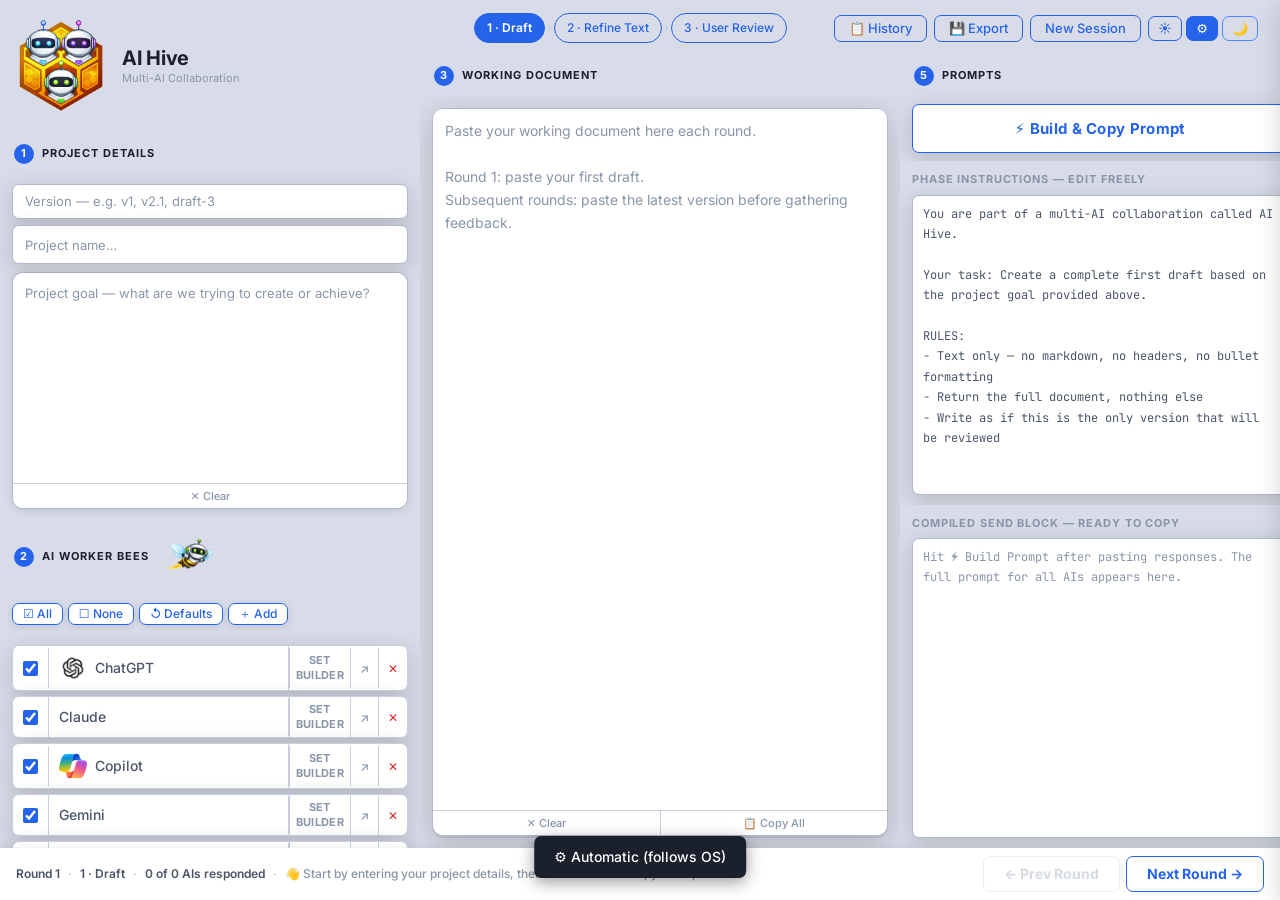
==== AI Hive.html @ 6f5cc805 "Add files via upload Initial release v1.0" ====
<!DOCTYPE html>
<html lang="en">
<head>
  <meta charset="UTF-8">
  <meta name="viewport" content="width=device-width, initial-scale=1.0">
  <title>AI Hive</title>

  <!-- Favicon: PNG primary, inline SVG honeycomb as fallback -->
  <link rel="icon" type="image/png" href="images/AI_Hive_Logo_v4__ChatGPT.png">
  <link rel="icon" type="image/svg+xml" href="[data-uri]">

  <link rel="stylesheet" href="style.css">
</head>
<body>

<!-- ============================================================
     HEADER
     Phase progress bar (center) | Theme toggle + nav buttons (right)
     The sidebar occupies col 1 row 1 — header only spans col 2
     ============================================================ -->
<header>

  <!-- Logo: hidden via CSS — branding lives in sidebar col-logo -->
  <div class="logo">
    <div class="logo-mark">
      <img src="images/AI_Hive_Logo_v4__ChatGPT.png" alt="AI Hive" class="header-logo-img">
    </div>
    <div>
      <div class="logo-name">AI Hive</div>
      <div class="logo-sub">Multi-AI collaboration workspace</div>
    </div>
  </div>

  <!-- Phase progress bar — rendered by renderPhaseBar() -->
  <div class="hdr-center">
    <div class="phase-bar" id="phaseBar"></div>
  </div>

  <!-- Theme toggle + session action buttons -->
  <div class="hdr-btns">
    <button class="btn btn-ghost" onclick="openHistory()">📋 History</button>
    <button class="btn btn-ghost" onclick="exportTxt()">💾 Export</button>
    <button class="btn btn-ghost" onclick="clearState()">New Session</button>
    <div class="theme-toggle" id="themeToggle">
      <button class="theme-opt" data-theme="light" data-tooltip="Light mode"        onclick="setTheme('light')" title="Light mode">☀️</button>
      <button class="theme-opt" data-theme="auto"  data-tooltip="Auto (follows OS)" onclick="setTheme('auto')"  title="Auto (follow OS)">⚙️</button>
      <button class="theme-opt" data-theme="dark"  data-tooltip="Dark mode"         onclick="setTheme('dark')"  title="Dark mode">🌙</button>
    </div>
  </div>

</header><!-- /header -->


<!-- ============================================================
     SIDEBAR — Col 1
     Fixed width, spans full height (grid rows 1–3)
     Contains: logo, project details (step 1), AI worker bees (step 2)
     ============================================================ -->
<div class="col-sidebar">

  <!-- Branding -->
  <div class="col-logo">
    <img src="images/AI_Hive_Logo_v4__ChatGPT.png" alt="AI Hive" class="sidebar-logo-img">
    <div>
      <div class="logo-name">AI Hive</div>
      <div class="logo-sub">Multi-AI Collaboration</div>
    </div>
  </div>

  <!-- Step 1: Project details -->
  <div class="col-header">
    <div class="col-title"><div class="step-num">1</div> Project Details</div>
  </div>
  <div class="project-name-bar">
    <input id="projectVersion" type="text" placeholder="Version — e.g. v1, v2.1, draft-3" oninput="saveState()" class="version-input">
    <input id="projectName"    type="text" placeholder="Project name…" oninput="saveState()">
    <div class="goal-wrap">
      <textarea id="projectGoal" class="goal-textarea"
        placeholder="Project goal — what are we trying to create or achieve?"
        oninput="saveState()"></textarea>
      <div class="goal-actions">
        <button class="resp-btn" onclick="document.getElementById('projectGoal').value=''; saveState();">✕ Clear</button>
      </div>
    </div>
  </div>

  <!-- Step 2: AI worker bees -->
  <div class="col-header col-header-sub">
    <div class="col-title">
      <div class="step-num">2</div> AI Worker Bees
      <img src="images/Ai Hive Bee v1.png" alt="bee" class="bee-img">
    </div>
  </div>
  <div class="bee-controls">
    <button class="btn btn-sm btn-ghost" onclick="toggleAllAIs(true)">☑ All</button>
    <button class="btn btn-sm btn-ghost" onclick="toggleAllAIs(false)">☐ None</button>
    <button class="btn btn-sm btn-ghost" onclick="resetToDefaults()">↺ Defaults</button>
    <button class="btn btn-sm btn-ghost" onclick="showAddAI()">＋ Add</button>
  </div>

  <!-- AI row list — rendered by renderAIPanel() -->
  <div class="col-body-bees col-body">
    <div id="aiPanelList" class="ai-btn-list"></div>
  </div>

</div><!-- /col-sidebar -->


<!-- ============================================================
     WORKSPACE — 3-column grid to the right of the sidebar
     Col 3: Working Document | Col 4: Paste Responses | Col 5: Prompts
     ============================================================ -->
<div class="workspace">

  <!-- ── Col 3: Working Document ── -->
  <div class="col">
    <div class="col-header">
      <div class="col-title"><div class="step-num">3</div> Working Document</div>
    </div>
    <div class="col-body col-body-prompt">
      <!-- Card wrapper matches response card aesthetic -->
      <div class="doc-card">
        <textarea id="masterPrompt" class="master-prompt-ta"
          placeholder="Paste your working document here each round.&#10;&#10;Round 1: paste your first draft.&#10;Subsequent rounds: paste the latest version before gathering feedback."></textarea>
        <div class="doc-card-footer">
          <button class="resp-btn" onclick="clearPrompt()">✕ Clear</button>
          <button class="resp-btn" onclick="copyAll()">📋 Copy All</button>
        </div>
      </div>
    </div>
  </div><!-- /col 3 -->

  <!-- ── Col 4: Paste Responses ── -->
  <div class="col col-responses">
    <div class="col-header col-header-responses">
      <div class="col-title"><div class="step-num">4</div> Paste Responses</div>
    </div>
    <div class="col-body">
      <!-- Response cards rendered by renderResponsePanels() -->
      <div id="responsePanels" class="responses-grid"></div>
    </div>
  </div><!-- /col 4 -->

  <!-- ── Col 5: Prompts ── -->
  <div class="col right-col">
    <div class="col-header">
      <div class="col-title"><div class="step-num">5</div> Prompts</div>
    </div>

    <!-- Primary CTA: build and copy the compiled prompt -->
    <div class="build-prompt-bar">
      <button class="btn btn-build-big" id="buildPromptBtn" onclick="buildAndCopy()">
        ⚡ Build &amp; Copy Prompt
      </button>
    </div>

    <!-- Phase selector — rendered by renderPhaseTabs() -->
    <div class="phase-tabs" id="phaseTabs"></div>

    <!-- Editable per-phase instructions -->
    <div class="phase-instructions-area">
      <div class="phase-instr-label">Phase instructions — edit freely</div>
      <textarea id="phaseInstructions" class="phase-instr-textarea"
        placeholder="Select a phase above to see and edit its instructions."></textarea>
    </div>

    <hr class="send-block-divider">

    <!-- Compiled send block — output of buildSendBlock() -->
    <div class="send-block-area">
      <div class="send-block-label">Compiled send block — ready to copy</div>
      <textarea id="sendBlock" class="send-block-ta"
        placeholder="Hit ⚡ Build Prompt after pasting responses. The full prompt for all AIs appears here."></textarea>
    </div>

  </div><!-- /col 5 -->

</div><!-- /workspace -->


<!-- ============================================================
     OVERLAYS AND DRAWERS
     ============================================================ -->

<!-- Backdrop overlay — closes history drawer on click -->
<div class="overlay" id="overlay" onclick="closeHistory()"></div>

<!-- History drawer — slides in from the right edge -->
<div id="historyDrawer">
  <div class="drawer-hdr">
    <span>Round History</span>
    <button class="btn btn-sm btn-ghost" onclick="closeHistory()">✕ Close</button>
  </div>
  <div class="drawer-body" id="historyBody">
    <div class="history-empty">No completed rounds yet.</div>
  </div>
</div>


<!-- ============================================================
     STATUS BAR — full-width bottom bar (grid col 1 / -1)
     Shows: round · phase · response count · action hint | nav buttons
     ============================================================ -->
<div id="statusBar" class="status-bar state-waiting">
  <div class="status-segment" id="statusRound">Round <span id="roundNum">1</span></div>
  <div class="status-divider">·</div>
  <div class="status-segment" id="statusPhase">1 · Draft</div>
  <div class="status-divider">·</div>
  <div class="status-segment" id="statusResponses">0 of 0 AIs responded</div>
  <div class="status-divider">·</div>
  <div class="status-main" id="statusAction">👋 Start by entering your project details, then click ⚡ Build &amp; Copy Prompt</div>
  <div class="status-actions">
    <button class="btn btn-sm btn-ghost" id="backRoundBtn" onclick="goBackRound()" disabled>← Prev Round</button>
    <button class="btn btn-sm btn-accent" onclick="buildAndAdvance()">Next Round →</button>
  </div>
</div>

<!-- Toast notification — shown/hidden by toast() in app.js -->
<div id="toast"></div>

<script src="app.js"></script>
</body>
</html>
---- style.css ----
/* =============================================================
   AI HIVE — style.css
   Sections (in order):
     1. Fonts
     2. CSS Reset
     3. Theme Variables (light / dark / auto)
     4. Base Layout (body, grid, scrollbar)
     5. Buttons
     6. Header
     7. Sidebar (col 1)
     8. Workspace Grid
     9. Column Shared Styles
    10. Col 1 — Project Details
    11. Col 3 — Working Document
    12. Col 4 — Paste Responses (AI Cards)
    13. Col 5 — Prompts
    14. Status Bar
    15. Theme Toggle
    16. History Drawer
    17. Overlay + Toast
   ============================================================= */


/* ── 1. FONTS ── */
@import url('https://fonts.googleapis.com/css2?family=Inter:wght@400;500;600;700&family=JetBrains+Mono:wght@400;500&display=swap');


/* ── 2. CSS RESET ── */
* { box-sizing: border-box; margin: 0; padding: 0; }


/* ── 3. THEME VARIABLES ── */

/* Light (default) */
:root {
  --bg:           #d8dce8;
  --surface:      #ffffff;
  --surface2:     #eaecf4;
  --surface3:     #dde1ee;
  --border:       #c8cedd;
  --border2:      #b0b8cc;
  --text:         #1a202c;
  --text-dim:     #4a5568;
  --muted:        #8896a8;
  --accent:       #2563eb;
  --accent-dim:   rgba(37,99,235,0.08);
  --accent-hover: #1d4ed8;
  --green:        #059669;
  --green-dim:    rgba(5,150,105,0.09);
  --red:          #dc2626;
  --font:         'Inter', system-ui, sans-serif;
  --font-mono:    'JetBrains Mono', monospace;
  --radius-sm:    7px;
  --radius-md:    11px;
  --shadow-sm:    0 2px 8px rgba(0,0,0,0.10);
  --shadow-md:    0 6px 24px rgba(0,0,0,0.16);
  --shadow-lg:    0 2px 0px rgba(0,0,0,0.08), 0 8px 32px rgba(0,0,0,0.18);
}

/* Dark */
[data-theme="dark"] {
  --bg:           #0f1117;
  --surface:      #1a1d27;
  --surface2:     #1e2130;
  --surface3:     #252838;
  --border:       #2a2e40;
  --border2:      #363b52;
  --text:         #e8ecf4;
  --text-dim:     #a8b3c8;
  --muted:        #5a6480;
  --accent:       #4d8aff;
  --accent-dim:   rgba(77,138,255,0.12);
  --accent-hover: #6b9fff;
  --green:        #34d399;
  --green-dim:    rgba(52,211,153,0.10);
  --red:          #f87171;
  --shadow-sm:    0 2px 8px rgba(0,0,0,0.5);
  --shadow-md:    0 6px 24px rgba(0,0,0,0.7);
  --shadow-lg:    0 2px 0px rgba(0,0,0,0.4), 0 8px 32px rgba(0,0,0,0.8);
}

/* Auto — applies dark vars when OS is in dark mode */
@media (prefers-color-scheme: dark) {
  [data-theme="auto"] {
    --bg:           #0f1117;
    --surface:      #1a1d27;
    --surface2:     #1e2130;
    --surface3:     #252838;
    --border:       #2a2e40;
    --border2:      #363b52;
    --text:         #e8ecf4;
    --text-dim:     #a8b3c8;
    --muted:        #5a6480;
    --accent:       #4d8aff;
    --accent-dim:   rgba(77,138,255,0.12);
    --accent-hover: #6b9fff;
    --green:        #34d399;
    --green-dim:    rgba(52,211,153,0.10);
    --red:          #f87171;
    --shadow-sm:    0 2px 8px rgba(0,0,0,0.5);
    --shadow-md:    0 6px 24px rgba(0,0,0,0.7);
    --shadow-lg:    0 2px 0px rgba(0,0,0,0.4), 0 8px 32px rgba(0,0,0,0.8);
  }
}

/* Dark mode: icons that use invert() in light mode should not be double-inverted */
[data-theme="dark"] .ai-icon-invert,
[data-theme="dark"] .resp-card-icon-invert { filter: none; }
@media (prefers-color-scheme: dark) {
  [data-theme="auto"] .ai-icon-invert,
  [data-theme="auto"] .resp-card-icon-invert { filter: none; }
}


/* ── 4. BASE LAYOUT ── */

body {
  font-family: var(--font);
  background: var(--bg);
  color: var(--text);
  font-size: 14px;
  line-height: 1.6;
  display: grid;
  grid-template-columns: 420px 1fr;
  grid-template-rows: 56px 1fr;
  height: 100vh;
  overflow: hidden;
}

/* Status bar spans the full width */
#statusBar { grid-column: 1 / -1; }

/* Scrollbar */
::-webkit-scrollbar       { width: 5px; }
::-webkit-scrollbar-track { background: transparent; }
::-webkit-scrollbar-thumb { background: var(--border2); border-radius: 3px; }
::-webkit-scrollbar-thumb:hover { background: var(--muted); }

/* Global textarea */
textarea {
  width: 100%;
  background: var(--surface);
  border: 1px solid var(--border2);
  border-radius: var(--radius-sm);
  box-shadow: var(--shadow-md);
  color: var(--text);
  font-family: var(--font);
  font-size: 14px;
  line-height: 1.65;
  outline: none;
  padding: 10px 12px;
  resize: none;
  transition: border-color 0.15s;
  width: 100%;
}
textarea:focus       { border-color: var(--accent); }
textarea::placeholder { color: var(--muted); }


/* ── 5. BUTTONS ── */

/* Base button */
.btn {
  align-items: center;
  background: transparent;
  border: 1px solid var(--border2);
  border-radius: var(--radius-sm);
  color: var(--text-dim);
  cursor: pointer;
  display: inline-flex;
  font-family: var(--font);
  font-size: 13px;
  font-weight: 500;
  gap: 6px;
  line-height: 1;
  padding: 6px 14px;
  transition: all 0.12s;
  white-space: nowrap;
}
.btn:hover { background: var(--accent-dim); border-color: var(--accent); color: var(--accent); }

/* Accent — primary actions (Next Round, Copy All) */
.btn-accent { border-color: var(--accent); color: var(--accent); font-weight: 600; }
.btn-accent:hover { background: var(--accent-dim); }

/* Ghost — subtle secondary actions */
.btn-ghost { border-color: var(--border); color: var(--muted); }
.btn-ghost:hover { background: var(--accent-dim); border-color: var(--accent); color: var(--accent); }

/* Small size modifier */
.btn-sm { font-size: 12px; padding: 4px 10px; }

/* Bee controls bar buttons — white with blue border */
.bee-controls .btn { background: var(--surface); border-color: var(--accent); box-shadow: var(--shadow-sm); color: var(--accent); }
.bee-controls .btn:hover { background: var(--accent-dim); }

/* Inline card/footer action buttons (Clear, Copy All, etc.) */
.resp-btn {
  align-items: center;
  background: transparent;
  border: none;
  border-right: 1px solid var(--border);
  color: var(--muted);
  cursor: pointer;
  display: flex;
  flex: 1;
  font-family: var(--font);
  font-size: 11px;
  font-weight: 500;
  gap: 4px;
  justify-content: center;
  padding: 5px 4px;
  transition: all 0.12s;
  white-space: nowrap;
}
.resp-btn:last-child { border-right: none; }
.resp-btn:hover { background: var(--accent-dim); color: var(--accent); }

/* Build & Copy Prompt — full-width primary CTA */
.build-prompt-bar { background: var(--bg); flex-shrink: 0; padding: 8px 12px; }
.btn-build-big {
  background: var(--surface);
  border: 1px solid var(--accent);
  border-radius: var(--radius-sm);
  box-shadow: var(--shadow-md);
  color: var(--accent);
  font-size: 15px;
  font-weight: 700;
  justify-content: center;
  letter-spacing: 0.02em;
  padding: 16px;
  width: 100%;
}
.btn-build-big:hover { background: var(--accent-dim); }

/* Back button disabled state */
#backRoundBtn:disabled { cursor: not-allowed; opacity: 0.35; }


/* ── 6. HEADER ── */

header {
  align-items: center;
  background: var(--bg);
  display: flex;
  gap: 16px;
  grid-column: 2;
  grid-row: 1;
  justify-content: flex-end;
  padding: 0 22px;
}

/* Logo (hidden — branding is in sidebar) */
.logo        { display: none; }
.logo-name   { color: var(--text); font-size: 20px; font-weight: 700; letter-spacing: -0.3px; line-height: 1.2; }
.logo-sub    { color: var(--muted); font-size: 11px; }

/* Phase bar */
.hdr-center  { align-items: center; display: flex; flex: 1; flex-direction: column; gap: 4px; min-width: 0; }
.phase-bar   { align-items: center; display: flex; flex-wrap: nowrap; gap: 2px; }
.phase-pip        { background: transparent; border: 1px solid var(--accent); border-radius: 20px; color: var(--accent); cursor: pointer; font-size: 12px; font-weight: 500; padding: 4px 12px; transition: all 0.15s; white-space: nowrap; }
.phase-pip:hover  { background: var(--accent-dim); }
.phase-pip.active { background: var(--accent); border-color: var(--accent); box-shadow: none; color: #fff; font-weight: 600; }
.phase-pip.done   { background: transparent; border-color: var(--border); box-shadow: none; color: var(--muted); }
.phase-arrow { color: var(--border2); font-size: 9px; margin: 0 1px; }

/* Header buttons */
.hdr-btns { display: flex; flex-shrink: 0; gap: 7px; }
.hdr-btns .btn { background: transparent; border-color: var(--accent); color: var(--accent); }
.hdr-btns .btn:hover { background: var(--accent-dim); }


/* ── 7. SIDEBAR (COL 1) ── */

.col-sidebar {
  background: var(--bg);
  display: flex;
  flex-direction: column;
  grid-column: 1;
  grid-row: 1 / -1;
  min-height: 0;
  overflow: hidden;
}

/* Logo / branding block */
.col-logo {
  align-items: center;
  background: var(--bg);
  display: flex;
  flex-shrink: 0;
  gap: 12px;
  height: 134px;
  padding: 16px 14px;
}
.header-logo-img  { height: 48px; object-fit: contain; width: 48px; }
.sidebar-logo-img { height: 96px; object-fit: contain; width: 96px; }
.bee-img          { height: 56px; margin-left: 4px; object-fit: contain; vertical-align: middle; width: 56px; }

/* Bee controls row */
.bee-controls { background: var(--bg); display: flex; flex-shrink: 0; flex-wrap: wrap; gap: 5px; padding: 8px 12px; }

/* AI row list */
.col-body-bees { background: var(--bg); flex: 1; overflow-y: auto; padding: 10px 12px; }
.ai-btn-list   { display: flex; flex-direction: column; gap: 5px; }

.ai-row { align-items: center; background: var(--surface); border: 1px solid var(--border); border-radius: var(--radius-sm); box-shadow: var(--shadow-md); display: flex; overflow: hidden; transition: border-color 0.12s; }
.ai-row:hover      { border-color: var(--accent); }
.ai-row.is-builder { background: var(--surface); border-color: var(--accent); }
.ai-row.is-builder .ai-row-label { color: var(--accent); }

.ai-checkbox-wrap { align-items: center; border-right: 1px solid var(--border); cursor: pointer; display: flex; height: 100%; justify-content: center; min-height: 40px; padding: 0 10px; }
.ai-checkbox-wrap input[type=checkbox] { accent-color: var(--accent); cursor: pointer; height: 15px; width: 15px; }

.ai-row-label { align-items: center; border-right: 1px solid var(--border); color: var(--text-dim); display: flex; flex: 1; font-size: 14px; font-weight: 500; gap: 8px; min-width: 0; padding: 8px 10px; }
.ai-name      { flex: 1; overflow: hidden; text-overflow: ellipsis; white-space: nowrap; }
.ai-inactive  { opacity: 0.35; }
.ai-icon      { border-radius: 4px; flex-shrink: 0; height: 28px; object-fit: contain; width: 28px; }
.ai-icon-invert { filter: invert(1); }

.ai-row-actions { display: flex; }
.ai-act { align-items: center; background: transparent; border: none; border-left: 1px solid var(--border); color: var(--muted); cursor: pointer; display: flex; font-family: var(--font); font-size: 12px; font-weight: 500; gap: 3px; height: 40px; justify-content: center; padding: 0 9px; transition: all 0.12s; white-space: nowrap; }
.ai-act:hover  { background: var(--surface2); color: var(--accent); }
.ai-act.copied { color: var(--green); }

.builder-btn { display: flex; flex-direction: column; align-items: center; justify-content: center; font-size: 11px; font-weight: 700; gap: 1px; letter-spacing: 0.03em; line-height: 1.2; min-width: 58px; padding: 3px 6px; text-transform: uppercase; }
.builder-btn:hover { background: var(--accent-dim) !important; color: var(--accent) !important; }

.builder-badge { background: var(--accent-dim); border: 1px solid var(--accent); border-radius: 4px; color: var(--accent); display: inline-flex; flex-direction: column; align-items: center; font-size: 10px; font-weight: 700; gap: 1px; letter-spacing: 0.03em; line-height: 1.2; margin-left: 5px; padding: 2px 5px; text-transform: uppercase; }

.remove-btn       { color: var(--red) !important; }
.remove-btn:hover { background: rgba(220,38,38,0.07) !important; color: var(--red) !important; }

/* Add AI form */
.add-ai-form { background: var(--surface2); border: 1px solid var(--accent); border-radius: var(--radius-md); margin-top: 8px; padding: 11px; }
.add-ai-form input { background: var(--surface); border: 1px solid var(--border); border-radius: var(--radius-sm); color: var(--text); font-family: var(--font); font-size: 13px; margin-top: 0; outline: none; padding: 7px 10px; width: 100%; }
.add-ai-form input + input  { margin-top: 6px; }
.add-ai-form input:focus    { border-color: var(--accent); }
.add-ai-form input::placeholder { color: var(--muted); }


/* ── 8. WORKSPACE GRID ── */

.workspace {
  display: grid;
  grid-column: 2;
  grid-row: 2;
  grid-template-columns: 480px 1fr 400px;
  min-height: 0;
  overflow: hidden;
}


/* ── 9. COLUMN SHARED STYLES ── */

.col { background: var(--bg); display: flex; flex-direction: column; overflow: hidden; }

.col-header     { align-items: center; background: var(--bg); display: flex; flex-shrink: 0; justify-content: space-between; padding: 10px 14px; }
.col-header-sub { background: var(--bg); }

.col-title { align-items: center; color: var(--text); display: flex; font-size: 11px; font-weight: 700; gap: 8px; letter-spacing: 0.09em; text-transform: uppercase; }

.step-num { align-items: center; background: var(--accent); border-radius: 50%; color: #fff; display: flex; flex-shrink: 0; font-size: 11px; font-weight: 700; height: 20px; justify-content: center; width: 20px; }

.col-body { background: var(--bg); flex: 1; overflow-y: auto; padding: 12px; }


/* ── 10. COL 1 — PROJECT DETAILS ── */

.project-name-bar { background: var(--bg); flex-shrink: 0; padding: 10px 12px; }

.project-name-bar input {
  background: var(--surface);
  border: 1px solid var(--border2);
  border-radius: var(--radius-sm);
  box-shadow: var(--shadow-md);
  color: var(--text);
  font-family: var(--font);
  font-size: 15px;
  font-weight: 600;
  outline: none;
  padding: 9px 12px;
  transition: border-color 0.15s;
  width: 100%;
}
.project-name-bar input:focus       { border-color: var(--accent); }
.project-name-bar input::placeholder { color: var(--muted); font-size: 13px; font-weight: 400; }
.project-name-bar textarea           { font-size: 13px; font-weight: 400; margin-top: 8px; min-height: 70px; }

.version-input { color: var(--text-dim) !important; font-size: 12px !important; font-weight: 400 !important; margin-bottom: 6px; }

.goal-wrap          { background: var(--surface); border: 1px solid var(--border2); border-radius: var(--radius-md); box-shadow: var(--shadow-sm); display: flex; flex-direction: column; margin-top: 8px; overflow: hidden; transition: border-color 0.15s; }
.goal-wrap:focus-within { border-color: var(--accent); }
.goal-wrap textarea { border: none !important; border-radius: 0 !important; box-shadow: none !important; margin: 0; }

.goal-textarea,
.project-name-bar textarea.goal-textarea { flex: 1; font-size: 13px; min-height: 210px; }

.goal-actions { background: var(--surface); border-top: 1px solid var(--border); display: flex; flex-shrink: 0; }


/* ── 11. COL 3 — WORKING DOCUMENT ── */

.col-body-prompt { display: flex; flex: 1; flex-direction: column; gap: 10px; overflow-y: auto; padding: 12px; }
.master-prompt-ta { flex: 1; min-height: 200px; }

/* Working document card — matches response card aesthetic */
.doc-card {
  background: var(--surface);
  border: 1px solid var(--border2);
  border-radius: var(--radius-md);
  box-shadow: var(--shadow-lg);
  display: flex;
  flex: 1;
  flex-direction: column;
  min-height: 0;
  overflow: hidden;
  transition: border-color 0.15s;
}
.doc-card:hover { border-color: var(--accent); }
.doc-card textarea {
  border: none !important;
  border-radius: 0 !important;
  box-shadow: none !important;
  flex: 1;
  min-height: 300px;
  resize: none;
}
.doc-card-footer {
  background: var(--surface);
  border-top: 1px solid var(--border);
  display: flex;
  flex-shrink: 0;
}


/* ── 12. COL 4 — PASTE RESPONSES (AI CARDS) ── */

.col-responses        { background: var(--bg); }
.col-header-responses { background: var(--bg); }

.responses-grid {
  align-content: start;
  display: grid;
  gap: 10px;
  grid-template-columns: 1fr 1fr;
}

/* Card */
.resp-card {
  aspect-ratio: 5/3;
  background: var(--surface);
  border: 1px solid transparent;
  border-radius: var(--radius-md);
  box-shadow: var(--shadow-lg);
  display: flex;
  flex-direction: column;
  align-items: center;
  overflow: hidden;
  position: relative;
  transition: border-color 0.15s, box-shadow 0.15s;
}
.resp-card:hover    { border-color: var(--accent); box-shadow: var(--shadow-md); }
.resp-card.is-filled { border-color: var(--green); }

/* Card header row */
.resp-card-header {
  align-items: center;
  background: var(--surface);
  border-bottom: none;
  display: flex;
  flex-direction: row;
  flex-shrink: 0;
  gap: 10px;
  padding: 10px 12px;
  width: 100%;
}
.resp-card-icon        { border-radius: 8px; flex-shrink: 0; height: 44px; object-fit: contain; width: 44px; }
.resp-card-icon-invert { filter: invert(1); }
.resp-card-name        { color: var(--text); flex: 1; font-size: 14px; font-weight: 700; }
.resp-card-crown       { display: none; }

/* Status badge */
.resp-card-status        { background: var(--surface); border: 1px solid var(--border); border-radius: 20px; color: var(--muted); font-size: 10px; font-weight: 600; padding: 2px 9px; white-space: nowrap; }
.resp-card-status.filled { background: var(--green-dim); border-color: var(--green); color: var(--green); }

/* Builder crown badge */
.resp-card-builder-badge {
  align-items: center;
  background: transparent;
  border: none;
  color: var(--accent);
  display: flex;
  flex-direction: column;
  font-size: 11px;
  font-weight: 700;
  gap: 1px;
  letter-spacing: 0.04em;
  line-height: 1.2;
  padding: 0;
  text-transform: uppercase;
}

/* Inner textarea */
.resp-card-ta {
  background: var(--surface);
  border: 1px solid var(--border2);
  border-radius: var(--radius-sm);
  box-shadow: var(--shadow-sm);
  color: var(--text-dim);
  flex: 1;
  font-family: var(--font-mono);
  font-size: 11px;
  line-height: 1.5;
  margin: 6px 8px;
  min-height: 0;
  outline: none;
  padding: 5px 8px;
  resize: none;
  width: calc(100% - 16px);
}
.resp-card-ta:focus { border-color: var(--accent); }

/* Card footer action buttons */
.resp-card-actions {
  background: var(--surface);
  border-top: none;
  display: flex;
  flex-shrink: 0;
  margin-top: auto;
  width: 100%;
}


/* ── 13. COL 5 — PROMPTS ── */

.right-col { background: var(--bg); display: flex; flex-direction: column; overflow: hidden; }

/* Phase selector dropdown */
.phase-tabs        { display: none; }
.phase-tab         { background: transparent; border: none; border-bottom: 2px solid transparent; border-left: none; border-right: none; border-top: none; color: var(--muted); cursor: pointer; font-family: var(--font); font-size: 12px; font-weight: 600; padding: 9px 14px; transition: all 0.15s; white-space: nowrap; }
.phase-tab:hover   { background: var(--bg); color: var(--text-dim); }
.phase-tab.active  { border-bottom-color: var(--accent); color: var(--accent); }

.phase-select-wrap { background: var(--bg); flex-shrink: 0; padding: 8px 12px; }
.phase-select {
  background: var(--surface);
  border: 1px solid var(--border2);
  border-radius: var(--radius-sm);
  box-shadow: var(--shadow-sm);
  color: var(--text);
  cursor: pointer;
  font-family: var(--font);
  font-size: 13px;
  font-weight: 600;
  outline: none;
  padding: 7px 10px;
  width: 100%;
}
.phase-select:focus { border-color: var(--accent); }

/* Phase instructions area */
.phase-instructions-area { background: var(--bg); display: flex; flex: 1; flex-direction: column; gap: 6px; max-height: 50%; min-height: 0; overflow-y: auto; padding: 10px 12px; }
.phase-instr-label        { color: var(--muted); font-size: 11px; font-weight: 700; letter-spacing: 0.08em; text-transform: uppercase; }
.phase-instr-textarea     { background: var(--surface); border: 1px solid var(--border2); border-radius: var(--radius-sm); box-shadow: var(--shadow-md); color: var(--text-dim); flex: 1; font-family: var(--font-mono); font-size: 12px; line-height: 1.7; min-height: 80px; outline: none; padding: 8px 10px; resize: none; }
.phase-instr-textarea:focus { border-color: var(--accent); }

.send-block-divider { border: none; flex-shrink: 0; margin: 0; }

/* Send block area */
.send-block-area  { background: var(--bg); display: flex; flex: 1; flex-direction: column; gap: 6px; min-height: 0; overflow-y: auto; padding: 10px 12px; }
.send-block-label { color: var(--muted); font-size: 11px; font-weight: 700; letter-spacing: 0.08em; text-transform: uppercase; }
.send-block-ta    { background: var(--surface); border: 1px solid var(--border2); border-radius: var(--radius-sm); box-shadow: var(--shadow-md); color: var(--text-dim); flex: 1; font-family: var(--font-mono); font-size: 12px; line-height: 1.7; min-height: 40px; padding: 8px 10px; }
.send-block-ta:focus { border-color: var(--accent); }


/* ── 14. STATUS BAR ── */

.status-bar {
  align-items: center;
  background: var(--surface);
  box-shadow: 0 -2px 8px rgba(0,0,0,0.06);
  display: flex;
  flex-shrink: 0;
  font-size: 12px;
  font-weight: 500;
  gap: 8px;
  height: 52px;
  overflow: hidden;
  padding: 0 16px;
}
.status-segment { color: var(--text-dim); font-weight: 600; white-space: nowrap; }
.status-divider { color: var(--border2); }
.status-main    { color: var(--muted); flex: 1; overflow: hidden; text-overflow: ellipsis; white-space: nowrap; }

.status-bar.state-waiting .status-main { color: var(--muted); }
.status-bar.state-partial .status-main { color: #d97706; font-weight: 700; }
.status-bar.state-ready   .status-main { color: var(--accent); font-weight: 700; }
.status-bar.state-built   .status-main { color: var(--green); font-weight: 700; }

.status-actions               { display: flex; flex-shrink: 0; gap: 6px; margin-left: 8px; }
.status-actions .btn-accent   { border-color: var(--accent); color: var(--accent); font-size: 14px; font-weight: 700; padding: 10px 20px; }
.status-actions .btn-accent:hover { background: var(--accent-dim); }
.status-actions .btn-ghost    { font-size: 14px; font-weight: 700; padding: 10px 20px; }


/* ── 15. THEME TOGGLE ── */

.theme-toggle {
  align-items: center;
  display: flex;
  flex-shrink: 0;
  gap: 4px;
}
.theme-opt {
  background: transparent;
  border: 1px solid var(--accent);
  border-radius: var(--radius-sm);
  color: var(--accent);
  cursor: pointer;
  font-family: var(--font);
  font-size: 13px;
  line-height: 1;
  outline: none;
  padding: 5px 9px;
  transition: all 0.15s;
}
.theme-opt:hover  { background: var(--accent-dim); }
.theme-opt.active { background: var(--accent); border-color: var(--accent); color: #fff; }


/* ── 16. HISTORY DRAWER ── */

#historyDrawer {
  background: var(--surface);
  border-left: 1px solid var(--border);
  box-shadow: var(--shadow-md);
  display: flex;
  flex-direction: column;
  height: 100vh;
  position: fixed;
  right: -500px;
  top: 0;
  transition: right 0.25s ease;
  width: 500px;
  z-index: 500;
}
#historyDrawer.open { right: 0; }

.drawer-hdr      { align-items: center; border-bottom: 1px solid var(--border); display: flex; flex-shrink: 0; justify-content: space-between; padding: 16px 20px; }
.drawer-hdr span { color: var(--text); font-size: 16px; font-weight: 700; }
.drawer-body     { flex: 1; overflow-y: auto; padding: 14px; }

.history-empty { color: var(--muted); padding: 40px 0; text-align: center; }

.hist-item       { background: var(--surface); border: 1px solid var(--border); border-radius: var(--radius-sm); box-shadow: var(--shadow-sm); margin-bottom: 10px; overflow: hidden; }
.hist-item-hdr   { align-items: center; cursor: pointer; display: flex; font-size: 14px; justify-content: space-between; padding: 10px 14px; }
.hist-item-hdr:hover { background: var(--surface2); }
.hist-item-body      { border-top: 1px solid var(--border); display: none; font-size: 14px; padding: 12px 14px; }
.hist-item-body.open { display: block; }

.hist-ai-label { color: var(--muted); font-size: 11px; font-weight: 700; letter-spacing: 0.08em; margin-bottom: 4px; margin-top: 10px; text-transform: uppercase; }
.hist-text     { background: var(--surface2); border: 1px solid var(--border); border-radius: var(--radius-sm); color: var(--text-dim); font-family: var(--font-mono); font-size: 12px; line-height: 1.6; max-height: 100px; overflow-y: auto; padding: 8px 10px; white-space: pre-wrap; word-break: break-word; }


/* ── 17. OVERLAY + TOAST ── */

.overlay      { background: rgba(0,0,0,0.2); display: none; inset: 0; position: fixed; z-index: 499; }
.overlay.show { display: block; }

#toast {
  background: #1a202c;
  border-radius: var(--radius-sm);
  bottom: 22px;
  box-shadow: 0 4px 16px rgba(0,0,0,0.4);
  color: #ffffff;
  font-size: 14px;
  font-weight: 500;
  left: 50%;
  opacity: 0;
  padding: 10px 20px;
  pointer-events: none;
  position: fixed;
  transform: translateX(-50%) translateY(8px);
  transition: all 0.2s;
  white-space: nowrap;
  z-index: 999;
}
#toast.show { opacity: 1; transform: translateX(-50%) translateY(0); }

/* ── CSS TOOLTIPS (used on theme toggle buttons) ── */
[data-tooltip] { position: relative; }
[data-tooltip]::after {
  background: #1a202c;
  border-radius: var(--radius-sm);
  top: calc(100% + 8px);
  color: #ffffff;
  content: attr(data-tooltip);
  font-family: var(--font);
  font-size: 12px;
  font-weight: 500;
  left: 50%;
  opacity: 0;
  padding: 5px 10px;
  pointer-events: none;
  position: absolute;
  transform: translateX(-50%) translateY(-4px);
  transition: all 0.15s;
  white-space: nowrap;
  z-index: 1000;
}
[data-tooltip]:hover::after { opacity: 1; transform: translateX(-50%) translateY(0); }
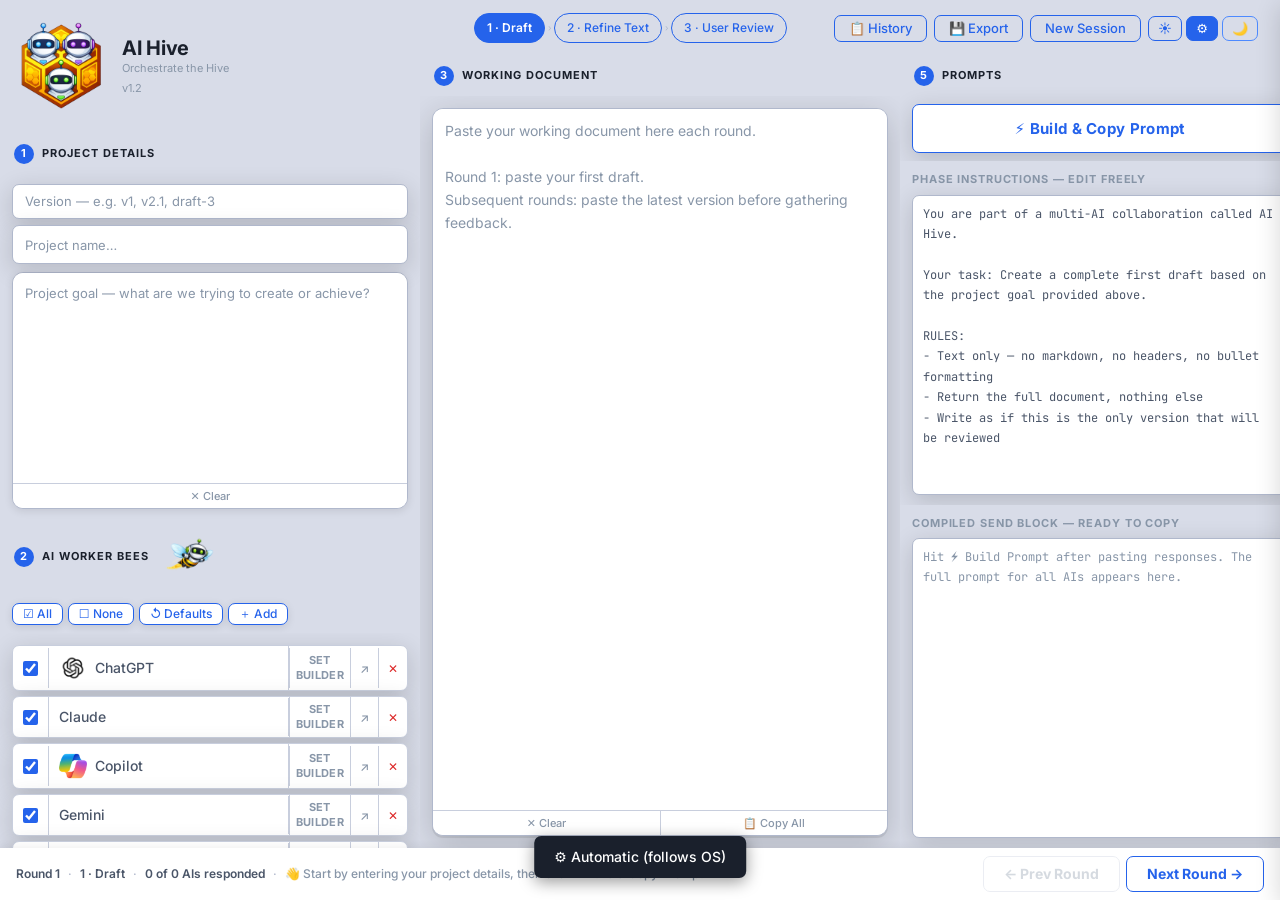
==== commit b8e97e56: "v1.2 — tagline, version display, AGPL-3.0 license - Updated tagline to "Orchestrate the Hive" - Add" ====
--- a/AI Hive.html
+++ b/AI Hive.html
@@ -63,7 +63,8 @@
     <img src="images/AI_Hive_Logo_v4__ChatGPT.png" alt="AI Hive" class="sidebar-logo-img">
     <div>
       <div class="logo-name">AI Hive</div>
-      <div class="logo-sub">Multi-AI Collaboration</div>
+      <div class="logo-sub">Orchestrate the Hive</div>
+      <div class="logo-sub" style="margin-top:2px;">v1.2</div>
     </div>
   </div>
 
